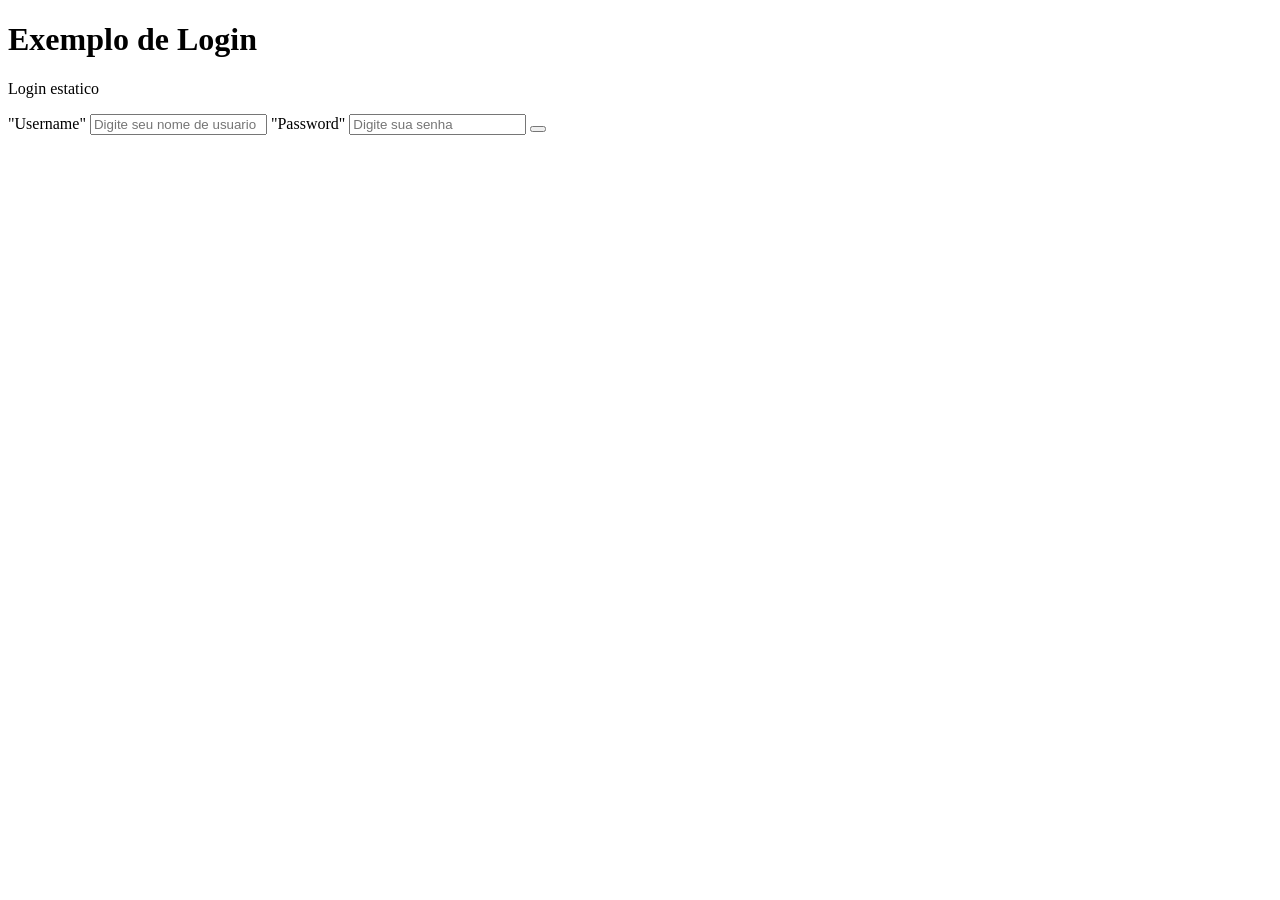
==== index.html @ 4a87d50d "Add files via upload" ====
<!DOCTYPE html>
<html lang="en">
<head>
    <meta charset="UTF-8">
    <meta http-equiv="X-UA-Compatible" content="IE=edge">
    <meta name="viewport" content="width=device-width, initial-scale=1.0">
    <link rel="stylesheet" href="style.css">
    <title>Exemplo de Login</title>
<body>
    <h1>Exemplo de Login</h1>
    <p> Login estatico</p>
    <div id="input_group">
        <label>"Username"</label>
        <input type="text" id="user" placeholder="Digite seu nome de usuario">
        <label>"Password"</label>
        <input type="password" id="passwd" placeholder="Digite sua senha">
        <button id="verify" class="btn"></button>
    </div>

    <script src="script.js"></script>
</body>
</html>
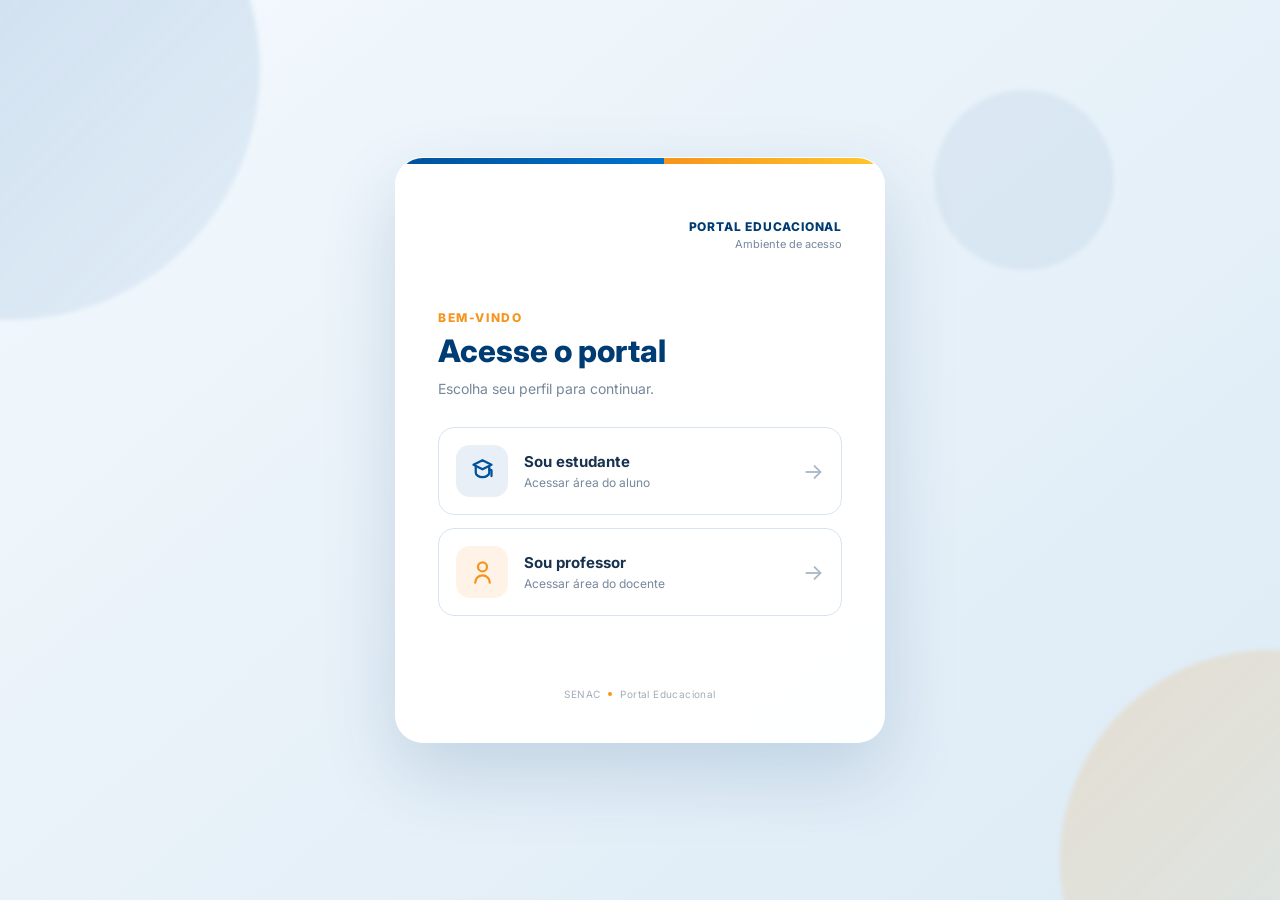
==== commit 7fa955d8: "Add files via upload" ====
--- a/index.html
+++ b/index.html
@@ -1,22 +1,363 @@
 <!DOCTYPE html>
-<html lang="en">
+<html lang="pt-BR">
 <head>
     <meta charset="UTF-8">
-    <meta http-equiv="X-UA-Compatible" content="IE=edge">
     <meta name="viewport" content="width=device-width, initial-scale=1.0">
-    <link rel="stylesheet" href="style.css">
-    <title>Exemplo de Login</title>
+
+    <title>Portal SENAC</title>
+
+    <link rel="preconnect" href="https://fonts.googleapis.com">
+    <link rel="preconnect" href="https://fonts.gstatic.com" crossorigin>
+
+    <link
+        href="https://fonts.googleapis.com/css2?family=Inter:wght@400;500;600;700;800&display=swap"
+        rel="stylesheet"
+    >
+
+    <link rel="stylesheet" href="styles.css">
+</head>
+
 <body>
-    <h1>Exemplo de Login</h1>
-    <p> Login estatico</p>
-    <div id="input_group">
-        <label>"Username"</label>
-        <input type="text" id="user" placeholder="Digite seu nome de usuario">
-        <label>"Password"</label>
-        <input type="password" id="passwd" placeholder="Digite sua senha">
-        <button id="verify" class="btn"></button>
-    </div>
-
-    <script src="script.js"></script>
+
+    <main class="page">
+
+        <div class="bg-circle circle-one"></div>
+        <div class="bg-circle circle-two"></div>
+        <div class="bg-circle circle-three"></div>
+
+        <section class="login-card">
+
+            <div class="top-line"></div>
+
+            <div class="logo-area">
+
+                <div class="logo-box">
+                    <img
+                        id="senacLogo"
+                        alt="Logo SENAC"
+                        class="senac-logo"
+                    >
+                </div>
+
+                <div class="portal-info">
+                    <span>Portal Educacional</span>
+                    <small>Ambiente de acesso</small>
+                </div>
+
+            </div>
+
+
+            <div class="screen-container">
+
+                <!-- ESCOLHA DE PERFIL -->
+                <section id="roleScreen" class="screen active">
+
+                    <div class="header">
+
+                        <span class="eyebrow">
+                            BEM-VINDO
+                        </span>
+
+                        <h1>
+                            Acesse o portal
+                        </h1>
+
+                        <p>
+                            Escolha seu perfil para continuar.
+                        </p>
+
+                    </div>
+
+
+                    <div class="role-options">
+
+                        <button
+                            class="role-card"
+                            onclick="selecionarTipo('estudante')"
+                        >
+
+                            <div class="role-icon">
+
+                                <svg
+                                    xmlns="http://www.w3.org/2000/svg"
+                                    width="27"
+                                    height="27"
+                                    viewBox="0 0 24 24"
+                                    fill="none"
+                                    stroke="currentColor"
+                                    stroke-width="2"
+                                    stroke-linecap="round"
+                                    stroke-linejoin="round"
+                                >
+                                    <path d="m4 6 8-4 8 4-8 4Z"/>
+                                    <path d="m18 10 2 1v5"/>
+                                    <path d="M6 8v5c0 2 2.7 4 6 4s6-2 6-4V8"/>
+                                </svg>
+
+                            </div>
+
+
+                            <div class="role-text">
+
+                                <strong>
+                                    Sou estudante
+                                </strong>
+
+                                <span>
+                                    Acessar área do aluno
+                                </span>
+
+                            </div>
+
+
+                            <div class="role-arrow">
+                                →
+                            </div>
+
+                        </button>
+
+
+                        <button
+                            class="role-card"
+                            onclick="selecionarTipo('professor')"
+                        >
+
+                            <div class="role-icon professor">
+
+                                <svg
+                                    xmlns="http://www.w3.org/2000/svg"
+                                    width="27"
+                                    height="27"
+                                    viewBox="0 0 24 24"
+                                    fill="none"
+                                    stroke="currentColor"
+                                    stroke-width="2"
+                                    stroke-linecap="round"
+                                    stroke-linejoin="round"
+                                >
+                                    <circle cx="12" cy="7" r="4"/>
+                                    <path d="M5.5 21a6.5 6.5 0 0 1 13 0"/>
+                                </svg>
+
+                            </div>
+
+
+                            <div class="role-text">
+
+                                <strong>
+                                    Sou professor
+                                </strong>
+
+                                <span>
+                                    Acessar área do docente
+                                </span>
+
+                            </div>
+
+
+                            <div class="role-arrow">
+                                →
+                            </div>
+
+                        </button>
+
+                    </div>
+
+                </section>
+
+
+                <!-- LOGIN -->
+                <section id="loginScreen" class="screen">
+
+                    <button
+                        class="back-button"
+                        onclick="voltar()"
+                        type="button"
+                    >
+                        <span>←</span>
+                        Voltar
+                    </button>
+
+
+                    <div class="header">
+
+                        <span
+                            class="profile-badge"
+                            id="profileBadge"
+                        >
+                            Estudante
+                        </span>
+
+                        <h1 id="tituloLogin">
+                            Login do estudante
+                        </h1>
+
+                        <p>
+                            Digite seus dados para acessar.
+                        </p>
+
+                    </div>
+
+
+                    <form id="loginForm">
+
+                        <div class="input-group">
+
+                            <label for="user">
+                                Usuário
+                            </label>
+
+                            <div class="input-wrapper">
+
+                                <span class="input-icon">
+
+                                    <svg
+                                        xmlns="http://www.w3.org/2000/svg"
+                                        width="20"
+                                        height="20"
+                                        viewBox="0 0 24 24"
+                                        fill="none"
+                                        stroke="currentColor"
+                                        stroke-width="2"
+                                    >
+                                        <circle cx="12" cy="8" r="4"/>
+                                        <path d="M4 21a8 8 0 0 1 16 0"/>
+                                    </svg>
+
+                                </span>
+
+                                <input
+                                    type="text"
+                                    id="user"
+                                    placeholder="Digite seu usuário"
+                                    autocomplete="username"
+                                >
+
+                            </div>
+
+                        </div>
+
+
+                        <div class="input-group">
+
+                            <label for="passwd">
+                                Senha
+                            </label>
+
+                            <div class="input-wrapper">
+
+                                <span class="input-icon">
+
+                                    <svg
+                                        xmlns="http://www.w3.org/2000/svg"
+                                        width="20"
+                                        height="20"
+                                        viewBox="0 0 24 24"
+                                        fill="none"
+                                        stroke="currentColor"
+                                        stroke-width="2"
+                                    >
+                                        <rect
+                                            x="4"
+                                            y="10"
+                                            width="16"
+                                            height="11"
+                                            rx="2"
+                                        />
+
+                                        <path d="M8 10V7a4 4 0 0 1 8 0v3"/>
+                                    </svg>
+
+                                </span>
+
+                                <input
+                                    type="password"
+                                    id="passwd"
+                                    placeholder="Digite sua senha"
+                                    autocomplete="current-password"
+                                >
+
+
+                                <button
+                                    class="password-button"
+                                    type="button"
+                                    onclick="mostrarSenha()"
+                                >
+
+                                    <svg
+                                        xmlns="http://www.w3.org/2000/svg"
+                                        width="20"
+                                        height="20"
+                                        viewBox="0 0 24 24"
+                                        fill="none"
+                                        stroke="currentColor"
+                                        stroke-width="2"
+                                    >
+                                        <path
+                                            d="M2 12s3.5-7 10-7 10 7 10 7-3.5 7-10 7S2 12 2 12"
+                                        />
+
+                                        <circle
+                                            cx="12"
+                                            cy="12"
+                                            r="3"
+                                        />
+                                    </svg>
+
+                                </button>
+
+                            </div>
+
+                        </div>
+
+
+                        <div
+                            id="mensagem"
+                            class="message"
+                        ></div>
+
+
+                        <button
+                            class="login-button"
+                            type="submit"
+                        >
+
+                            <span>
+                                Entrar
+                            </span>
+
+                            <span class="login-arrow">
+                                →
+                            </span>
+
+                        </button>
+
+                    </form>
+
+                </section>
+
+            </div>
+
+
+            <footer>
+
+                <span>
+                    SENAC
+                </span>
+
+                <div class="footer-dot"></div>
+
+                <span>
+                    Portal Educacional
+                </span>
+
+            </footer>
+
+        </section>
+
+    </main>
+
+    <script src="js.js"></script>
+
 </body>
-</html> +</html>
--- a/styles.css
+++ b/styles.css
@@ -0,0 +1,1496 @@
+* {
+    margin: 0;
+    padding: 0;
+    box-sizing: border-box;
+}
+
+
+:root {
+
+    --senac-blue: #00529b;
+    --senac-blue-dark: #003c74;
+    --senac-blue-light: #0072ce;
+
+    --senac-orange: #f7941d;
+    --senac-yellow: #ffc72c;
+
+    --white: #ffffff;
+
+    --background: #edf4fa;
+
+    --text: #17314e;
+    --text-light: #76889c;
+
+    --border: #d9e4ee;
+
+    --ease:
+        cubic-bezier(
+            0.22,
+            1,
+            0.36,
+            1
+        );
+}
+
+
+html {
+    scroll-behavior: smooth;
+}
+
+
+body {
+
+    min-height: 100vh;
+
+    font-family:
+        "Inter",
+        sans-serif;
+
+    background:
+        linear-gradient(
+            140deg,
+            #f4f9fd 0%,
+            #e9f2f9 45%,
+            #dcebf6 100%
+        );
+
+    color:
+        var(--text);
+
+    overflow-x: hidden;
+}
+
+
+button,
+input {
+
+    font-family:
+        inherit;
+
+}
+
+
+button {
+
+    border: none;
+
+}
+
+
+.page {
+
+    position: relative;
+
+    min-height: 100vh;
+
+    display: flex;
+
+    align-items: center;
+
+    justify-content: center;
+
+    padding:
+        40px 20px;
+
+    overflow: hidden;
+
+}
+
+
+/* FUNDO */
+
+.bg-circle {
+
+    position: absolute;
+
+    border-radius:
+        50%;
+
+    pointer-events:
+        none;
+
+    filter:
+        blur(2px);
+
+}
+
+
+.circle-one {
+
+    width: 500px;
+
+    height: 500px;
+
+    left: -240px;
+
+    top: -180px;
+
+    background:
+        linear-gradient(
+            135deg,
+            rgba(0, 82, 155, .20),
+            rgba(0, 114, 206, .05)
+        );
+
+    animation:
+        floatOne 14s ease-in-out infinite;
+
+}
+
+
+.circle-two {
+
+    width: 420px;
+
+    height: 420px;
+
+    right: -200px;
+
+    bottom: -170px;
+
+    background:
+        linear-gradient(
+            135deg,
+            rgba(247, 148, 29, .17),
+            rgba(255, 199, 44, .05)
+        );
+
+    animation:
+        floatTwo 16s ease-in-out infinite;
+
+}
+
+
+.circle-three {
+
+    width: 180px;
+
+    height: 180px;
+
+    right: 13%;
+
+    top: 10%;
+
+    background:
+        rgba(0, 82, 155, .06);
+
+    animation:
+        floatThree 12s ease-in-out infinite;
+
+}
+
+
+@keyframes floatOne {
+
+    0%,
+    100% {
+        transform:
+            translate3d(0, 0, 0);
+    }
+
+    50% {
+        transform:
+            translate3d(
+                25px,
+                20px,
+                0
+            );
+    }
+
+}
+
+
+@keyframes floatTwo {
+
+    0%,
+    100% {
+        transform:
+            translate3d(0, 0, 0);
+    }
+
+    50% {
+        transform:
+            translate3d(
+                -30px,
+                -20px,
+                0
+            );
+    }
+
+}
+
+
+@keyframes floatThree {
+
+    0%,
+    100% {
+        transform:
+            translateY(0);
+    }
+
+    50% {
+        transform:
+            translateY(-18px);
+    }
+
+}
+
+
+/* CARD */
+
+.login-card {
+
+    position: relative;
+
+    z-index: 5;
+
+    width: 100%;
+
+    max-width: 490px;
+
+    background:
+        rgba(
+            255,
+            255,
+            255,
+            .97
+        );
+
+    border:
+        1px solid
+        rgba(
+            255,
+            255,
+            255,
+            .75
+        );
+
+    border-radius:
+        28px;
+
+    padding:
+        42px;
+
+    box-shadow:
+        0 30px 75px
+        rgba(
+            0,
+            60,
+            116,
+            .16
+        );
+
+    backdrop-filter:
+        blur(20px);
+
+    animation:
+        cardEnter
+        .8s
+        var(--ease);
+
+    overflow: hidden;
+
+}
+
+
+@keyframes cardEnter {
+
+    from {
+
+        opacity: 0;
+
+        transform:
+            translateY(30px)
+            scale(.98);
+
+    }
+
+    to {
+
+        opacity: 1;
+
+        transform:
+            translateY(0)
+            scale(1);
+
+    }
+
+}
+
+
+/* LINHA SUPERIOR */
+
+.top-line {
+
+    position: absolute;
+
+    top: 0;
+
+    left: 0;
+
+    width: 100%;
+
+    height: 6px;
+
+    background:
+        linear-gradient(
+            90deg,
+            var(--senac-blue),
+            var(--senac-blue-light) 55%,
+            var(--senac-orange) 55%,
+            var(--senac-yellow)
+        );
+
+}
+
+
+/* LOGO */
+
+.logo-area {
+
+    display: flex;
+
+    align-items: center;
+
+    justify-content:
+        space-between;
+
+    gap: 20px;
+
+    margin-bottom:
+        36px;
+
+}
+
+
+.logo-box {
+
+    min-width:
+        140px;
+
+    min-height:
+        70px;
+
+    display:
+        flex;
+
+    align-items:
+        center;
+
+    justify-content:
+        flex-start;
+
+}
+
+
+.senac-logo {
+
+    display: block;
+
+    max-width:
+        145px;
+
+    max-height:
+        72px;
+
+    object-fit:
+        contain;
+
+    opacity: 0;
+
+    transform:
+        translateY(5px);
+
+    transition:
+        opacity
+        .6s
+        var(--ease),
+        transform
+        .6s
+        var(--ease);
+
+}
+
+
+.senac-logo.loaded {
+
+    opacity: 1;
+
+    transform:
+        translateY(0);
+
+}
+
+
+.portal-info {
+
+    display:
+        flex;
+
+    flex-direction:
+        column;
+
+    text-align:
+        right;
+
+    gap: 3px;
+
+}
+
+
+.portal-info span {
+
+    color:
+        var(--senac-blue-dark);
+
+    font-size:
+        12px;
+
+    font-weight:
+        800;
+
+    letter-spacing:
+        .8px;
+
+    text-transform:
+        uppercase;
+
+}
+
+
+.portal-info small {
+
+    color:
+        var(--text-light);
+
+    font-size:
+        11px;
+
+}
+
+
+/* TELA */
+
+.screen-container {
+
+    position:
+        relative;
+
+    min-height:
+        345px;
+
+}
+
+
+.screen {
+
+    position:
+        absolute;
+
+    inset: 0;
+
+    opacity:
+        0;
+
+    visibility:
+        hidden;
+
+    pointer-events:
+        none;
+
+    transform:
+        translateX(30px)
+        scale(.985);
+
+    transition:
+        opacity
+        .5s
+        var(--ease),
+        transform
+        .5s
+        var(--ease),
+        visibility
+        .5s;
+
+}
+
+
+.screen.active {
+
+    opacity:
+        1;
+
+    visibility:
+        visible;
+
+    pointer-events:
+        auto;
+
+    transform:
+        translateX(0)
+        scale(1);
+
+}
+
+
+.screen.exit-left {
+
+    opacity:
+        0;
+
+    transform:
+        translateX(-30px)
+        scale(.985);
+
+}
+
+
+/* TEXTO */
+
+.header {
+
+    margin-bottom:
+        27px;
+
+}
+
+
+.eyebrow {
+
+    display:
+        inline-block;
+
+    margin-bottom:
+        8px;
+
+    color:
+        var(--senac-orange);
+
+    font-size:
+        12px;
+
+    font-weight:
+        800;
+
+    letter-spacing:
+        1.6px;
+
+}
+
+
+.header h1 {
+
+    color:
+        var(--senac-blue-dark);
+
+    font-size:
+        31px;
+
+    line-height:
+        1.15;
+
+    font-weight:
+        800;
+
+    margin-bottom:
+        9px;
+
+}
+
+
+.header p {
+
+    color:
+        var(--text-light);
+
+    font-size:
+        14px;
+
+    line-height:
+        1.6;
+
+}
+
+
+/* PERFIS */
+
+.role-options {
+
+    display:
+        flex;
+
+    flex-direction:
+        column;
+
+    gap:
+        13px;
+
+}
+
+
+.role-card {
+
+    width:
+        100%;
+
+    display:
+        flex;
+
+    align-items:
+        center;
+
+    gap:
+        16px;
+
+    padding:
+        17px;
+
+    border-radius:
+        16px;
+
+    background:
+        #ffffff;
+
+    border:
+        1px solid
+        var(--border);
+
+    cursor:
+        pointer;
+
+    text-align:
+        left;
+
+    transition:
+        transform
+        .4s
+        var(--ease),
+        border-color
+        .4s
+        var(--ease),
+        box-shadow
+        .4s
+        var(--ease),
+        background
+        .4s
+        var(--ease);
+
+}
+
+
+.role-card:hover {
+
+    transform:
+        translateY(-4px);
+
+    border-color:
+        rgba(
+            0,
+            82,
+            155,
+            .45
+        );
+
+    background:
+        #fafdff;
+
+    box-shadow:
+        0 14px 28px
+        rgba(
+            0,
+            82,
+            155,
+            .10
+        );
+
+}
+
+
+.role-icon {
+
+    width:
+        52px;
+
+    height:
+        52px;
+
+    flex-shrink:
+        0;
+
+    display:
+        flex;
+
+    align-items:
+        center;
+
+    justify-content:
+        center;
+
+    color:
+        var(--senac-blue);
+
+    background:
+        rgba(
+            0,
+            82,
+            155,
+            .09
+        );
+
+    border-radius:
+        14px;
+
+    transition:
+        transform
+        .45s
+        var(--ease),
+        background
+        .45s
+        var(--ease);
+
+}
+
+
+.role-icon.professor {
+
+    color:
+        var(--senac-orange);
+
+    background:
+        rgba(
+            247,
+            148,
+            29,
+            .11
+        );
+
+}
+
+
+.role-card:hover
+.role-icon {
+
+    transform:
+        scale(1.08)
+        rotate(-3deg);
+
+}
+
+
+.role-text {
+
+    flex: 1;
+
+    display:
+        flex;
+
+    flex-direction:
+        column;
+
+    gap:
+        4px;
+
+}
+
+
+.role-text strong {
+
+    color:
+        var(--text);
+
+    font-size:
+        15px;
+
+    font-weight:
+        700;
+
+}
+
+
+.role-text span {
+
+    color:
+        var(--text-light);
+
+    font-size:
+        12px;
+
+}
+
+
+.role-arrow {
+
+    color:
+        #a5b4c3;
+
+    font-size:
+        22px;
+
+    transition:
+        color
+        .4s
+        var(--ease),
+        transform
+        .4s
+        var(--ease);
+
+}
+
+
+.role-card:hover
+.role-arrow {
+
+    color:
+        var(--senac-orange);
+
+    transform:
+        translateX(6px);
+
+}
+
+
+/* VOLTAR */
+
+.back-button {
+
+    display:
+        inline-flex;
+
+    align-items:
+        center;
+
+    gap:
+        7px;
+
+    margin-bottom:
+        20px;
+
+    background:
+        transparent;
+
+    color:
+        var(--text-light);
+
+    font-size:
+        13px;
+
+    cursor:
+        pointer;
+
+    transition:
+        color
+        .3s
+        var(--ease),
+        transform
+        .3s
+        var(--ease);
+
+}
+
+
+.back-button:hover {
+
+    color:
+        var(--senac-blue);
+
+    transform:
+        translateX(-3px);
+
+}
+
+
+/* BADGE */
+
+.profile-badge {
+
+    display:
+        inline-flex;
+
+    align-items:
+        center;
+
+    padding:
+        7px 12px;
+
+    margin-bottom:
+        12px;
+
+    border-radius:
+        20px;
+
+    background:
+        rgba(
+            0,
+            82,
+            155,
+            .09
+        );
+
+    color:
+        var(--senac-blue);
+
+    font-size:
+        11px;
+
+    font-weight:
+        800;
+
+    text-transform:
+        uppercase;
+
+    letter-spacing:
+        .9px;
+
+}
+
+
+/* INPUTS */
+
+.input-group {
+
+    margin-bottom:
+        17px;
+
+}
+
+
+.input-group label {
+
+    display:
+        block;
+
+    margin-bottom:
+        7px;
+
+    color:
+        var(--text);
+
+    font-size:
+        13px;
+
+    font-weight:
+        650;
+
+}
+
+
+.input-wrapper {
+
+    position:
+        relative;
+
+    display:
+        flex;
+
+    align-items:
+        center;
+
+}
+
+
+.input-icon {
+
+    position:
+        absolute;
+
+    left:
+        15px;
+
+    display:
+        flex;
+
+    color:
+        #91a3b5;
+
+    pointer-events:
+        none;
+
+    transition:
+        color
+        .3s
+        var(--ease);
+
+}
+
+
+.input-wrapper input {
+
+    width:
+        100%;
+
+    height:
+        52px;
+
+    padding:
+        0 48px;
+
+    border:
+        1.5px solid
+        var(--border);
+
+    border-radius:
+        13px;
+
+    background:
+        #fbfdff;
+
+    color:
+        var(--text);
+
+    font-size:
+        14px;
+
+    outline:
+        none;
+
+    transition:
+        border-color
+        .35s
+        var(--ease),
+        box-shadow
+        .35s
+        var(--ease),
+        background
+        .35s
+        var(--ease),
+        transform
+        .35s
+        var(--ease);
+
+}
+
+
+.input-wrapper input:focus {
+
+    border-color:
+        var(--senac-blue);
+
+    background:
+        #ffffff;
+
+    box-shadow:
+        0 0 0 4px
+        rgba(
+            0,
+            82,
+            155,
+            .08
+        );
+
+}
+
+
+.input-wrapper:focus-within .input-icon {
+
+    color:
+        var(--senac-blue);
+
+}
+
+
+.input-wrapper
+input::placeholder {
+
+    color:
+        #a7b4c0;
+
+}
+
+
+/* SENHA */
+
+.password-button {
+
+    position:
+        absolute;
+
+    right:
+        13px;
+
+    display:
+        flex;
+
+    align-items:
+        center;
+
+    justify-content:
+        center;
+
+    padding:
+        6px;
+
+    border-radius:
+        8px;
+
+    background:
+        transparent;
+
+    color:
+        #91a3b5;
+
+    cursor:
+        pointer;
+
+    transition:
+        color
+        .3s
+        var(--ease),
+        background
+        .3s
+        var(--ease);
+
+}
+
+
+.password-button:hover {
+
+    color:
+        var(--senac-blue);
+
+    background:
+        rgba(
+            0,
+            82,
+            155,
+            .06
+        );
+
+}
+
+
+/* MENSAGENS */
+
+.message {
+
+    max-height:
+        0;
+
+    opacity:
+        0;
+
+    overflow:
+        hidden;
+
+    margin-bottom:
+        0;
+
+    padding:
+        0 13px;
+
+    border-radius:
+        10px;
+
+    font-size:
+        12px;
+
+    transform:
+        translateY(-5px);
+
+    transition:
+        all
+        .4s
+        var(--ease);
+
+}
+
+
+.message.error,
+.message.success {
+
+    max-height:
+        70px;
+
+    opacity:
+        1;
+
+    padding:
+        11px 13px;
+
+    margin-bottom:
+        15px;
+
+    transform:
+        translateY(0);
+
+}
+
+
+.message.error {
+
+    background:
+        #fff3f2;
+
+    border:
+        1px solid
+        #ffd5d1;
+
+    color:
+        #b43b32;
+
+}
+
+
+.message.success {
+
+    background:
+        #edf9f3;
+
+    border:
+        1px solid
+        #caead8;
+
+    color:
+        #25754b;
+
+}
+
+
+/* BOTÃO LOGIN */
+
+.login-button {
+
+    width:
+        100%;
+
+    height:
+        54px;
+
+    display:
+        flex;
+
+    align-items:
+        center;
+
+    justify-content:
+        center;
+
+    gap:
+        10px;
+
+    margin-top:
+        5px;
+
+    border-radius:
+        13px;
+
+    background:
+        linear-gradient(
+            100deg,
+            var(--senac-orange),
+            #ff7d16
+        );
+
+    color:
+        #ffffff;
+
+    font-size:
+        14px;
+
+    font-weight:
+        750;
+
+    cursor:
+        pointer;
+
+    box-shadow:
+        0 12px 24px
+        rgba(
+            247,
+            148,
+            29,
+            .23
+        );
+
+    transition:
+        transform
+        .4s
+        var(--ease),
+        box-shadow
+        .4s
+        var(--ease),
+        filter
+        .4s
+        var(--ease);
+
+}
+
+
+.login-button:hover {
+
+    transform:
+        translateY(-3px);
+
+    box-shadow:
+        0 17px 32px
+        rgba(
+            247,
+            148,
+            29,
+            .31
+        );
+
+    filter:
+        brightness(1.03);
+
+}
+
+
+.login-button:active {
+
+    transform:
+        translateY(0)
+        scale(.985);
+
+}
+
+
+.login-arrow {
+
+    font-size:
+        18px;
+
+    transition:
+        transform
+        .4s
+        var(--ease);
+
+}
+
+
+.login-button:hover
+.login-arrow {
+
+    transform:
+        translateX(5px);
+
+}
+
+
+/* FOOTER */
+
+footer {
+
+    display:
+        flex;
+
+    align-items:
+        center;
+
+    justify-content:
+        center;
+
+    gap:
+        8px;
+
+    margin-top:
+        37px;
+
+    color:
+        #a0adba;
+
+    font-size:
+        10px;
+
+    letter-spacing:
+        .4px;
+
+}
+
+
+.footer-dot {
+
+    width:
+        4px;
+
+    height:
+        4px;
+
+    border-radius:
+        50%;
+
+    background:
+        var(--senac-orange);
+
+}
+
+
+/* RESPONSIVO */
+
+@media
+(max-width: 540px) {
+
+    .page {
+
+        padding:
+            20px 15px;
+
+    }
+
+
+    .login-card {
+
+        padding:
+            32px 24px;
+
+        border-radius:
+            23px;
+
+    }
+
+
+    .logo-area {
+
+        margin-bottom:
+            30px;
+
+    }
+
+
+    .logo-box {
+
+        min-width:
+            110px;
+
+    }
+
+
+    .senac-logo {
+
+        max-width:
+            115px;
+
+    }
+
+
+    .portal-info span {
+
+        font-size:
+            10px;
+
+    }
+
+
+    .portal-info small {
+
+        font-size:
+            9px;
+
+    }
+
+
+    .header h1 {
+
+        font-size:
+            27px;
+
+    }
+
+
+    .screen-container {
+
+        min-height:
+            355px;
+
+    }
+
+}
